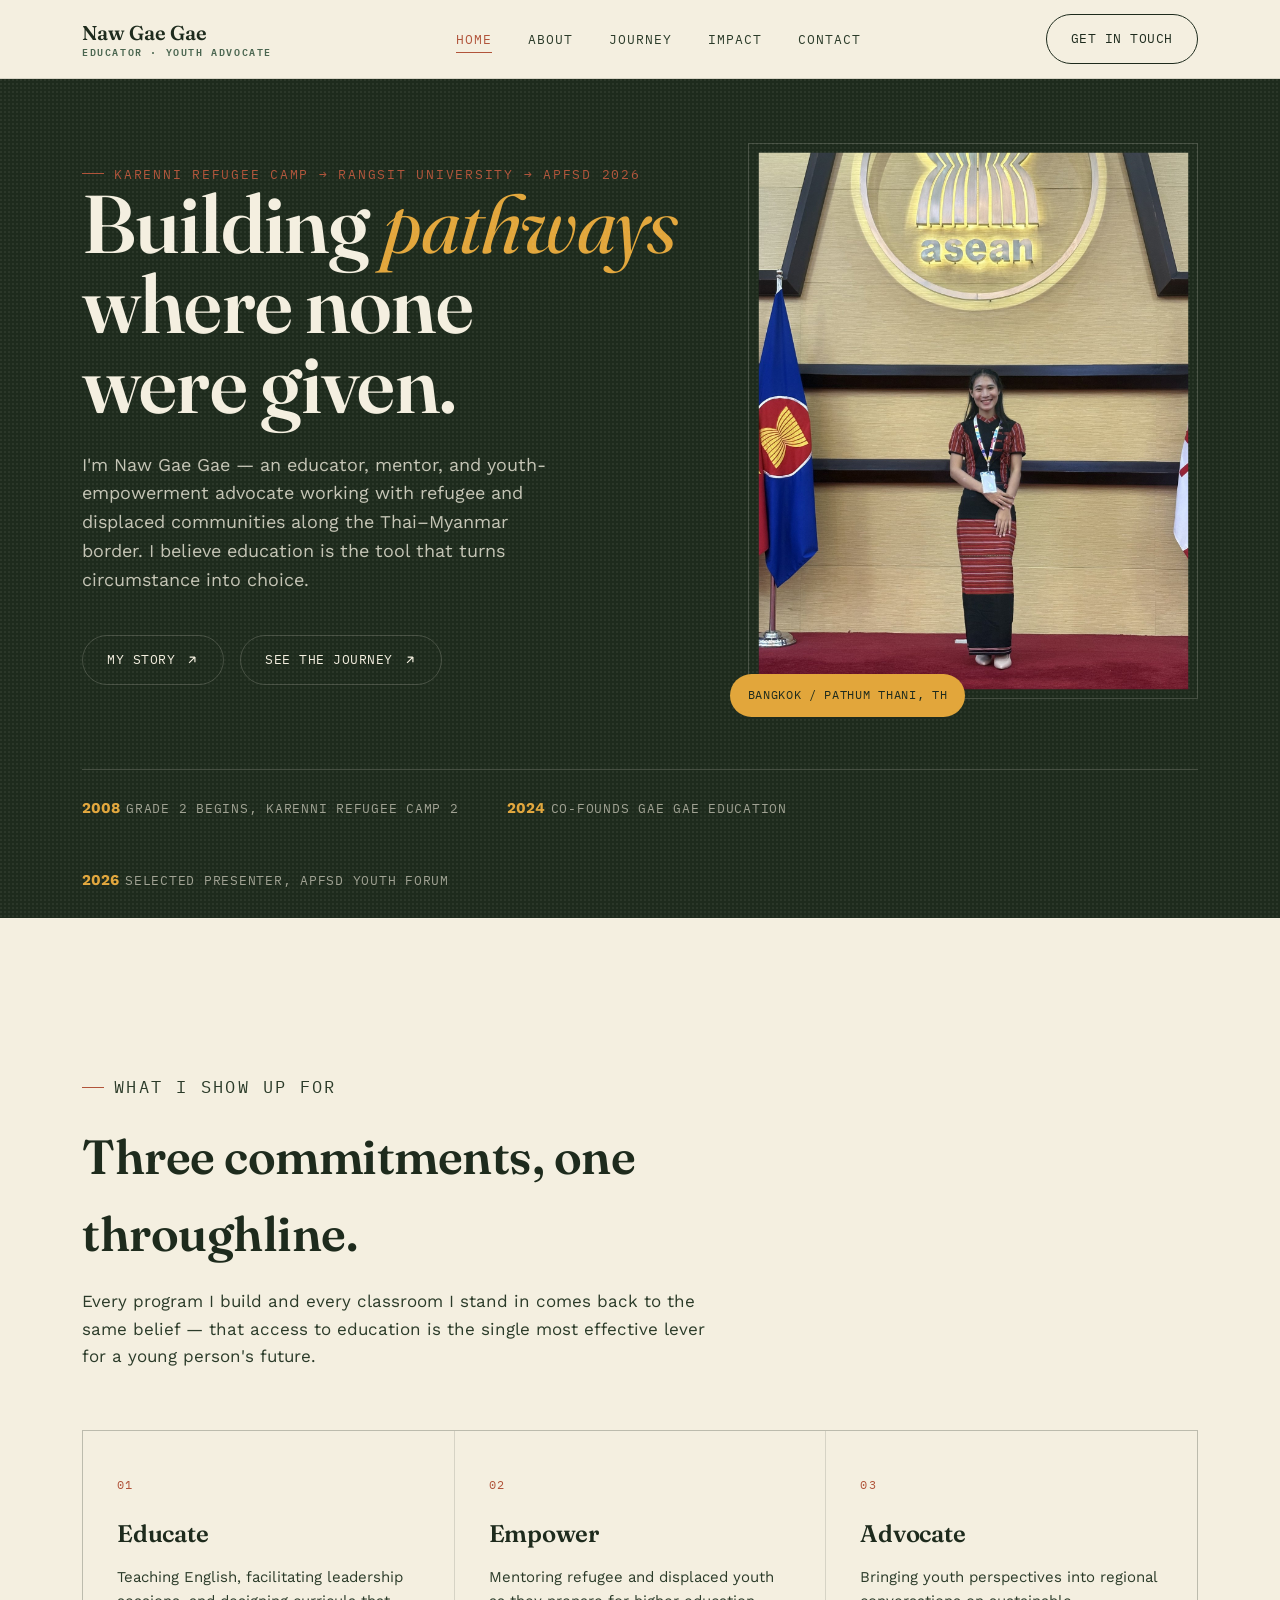
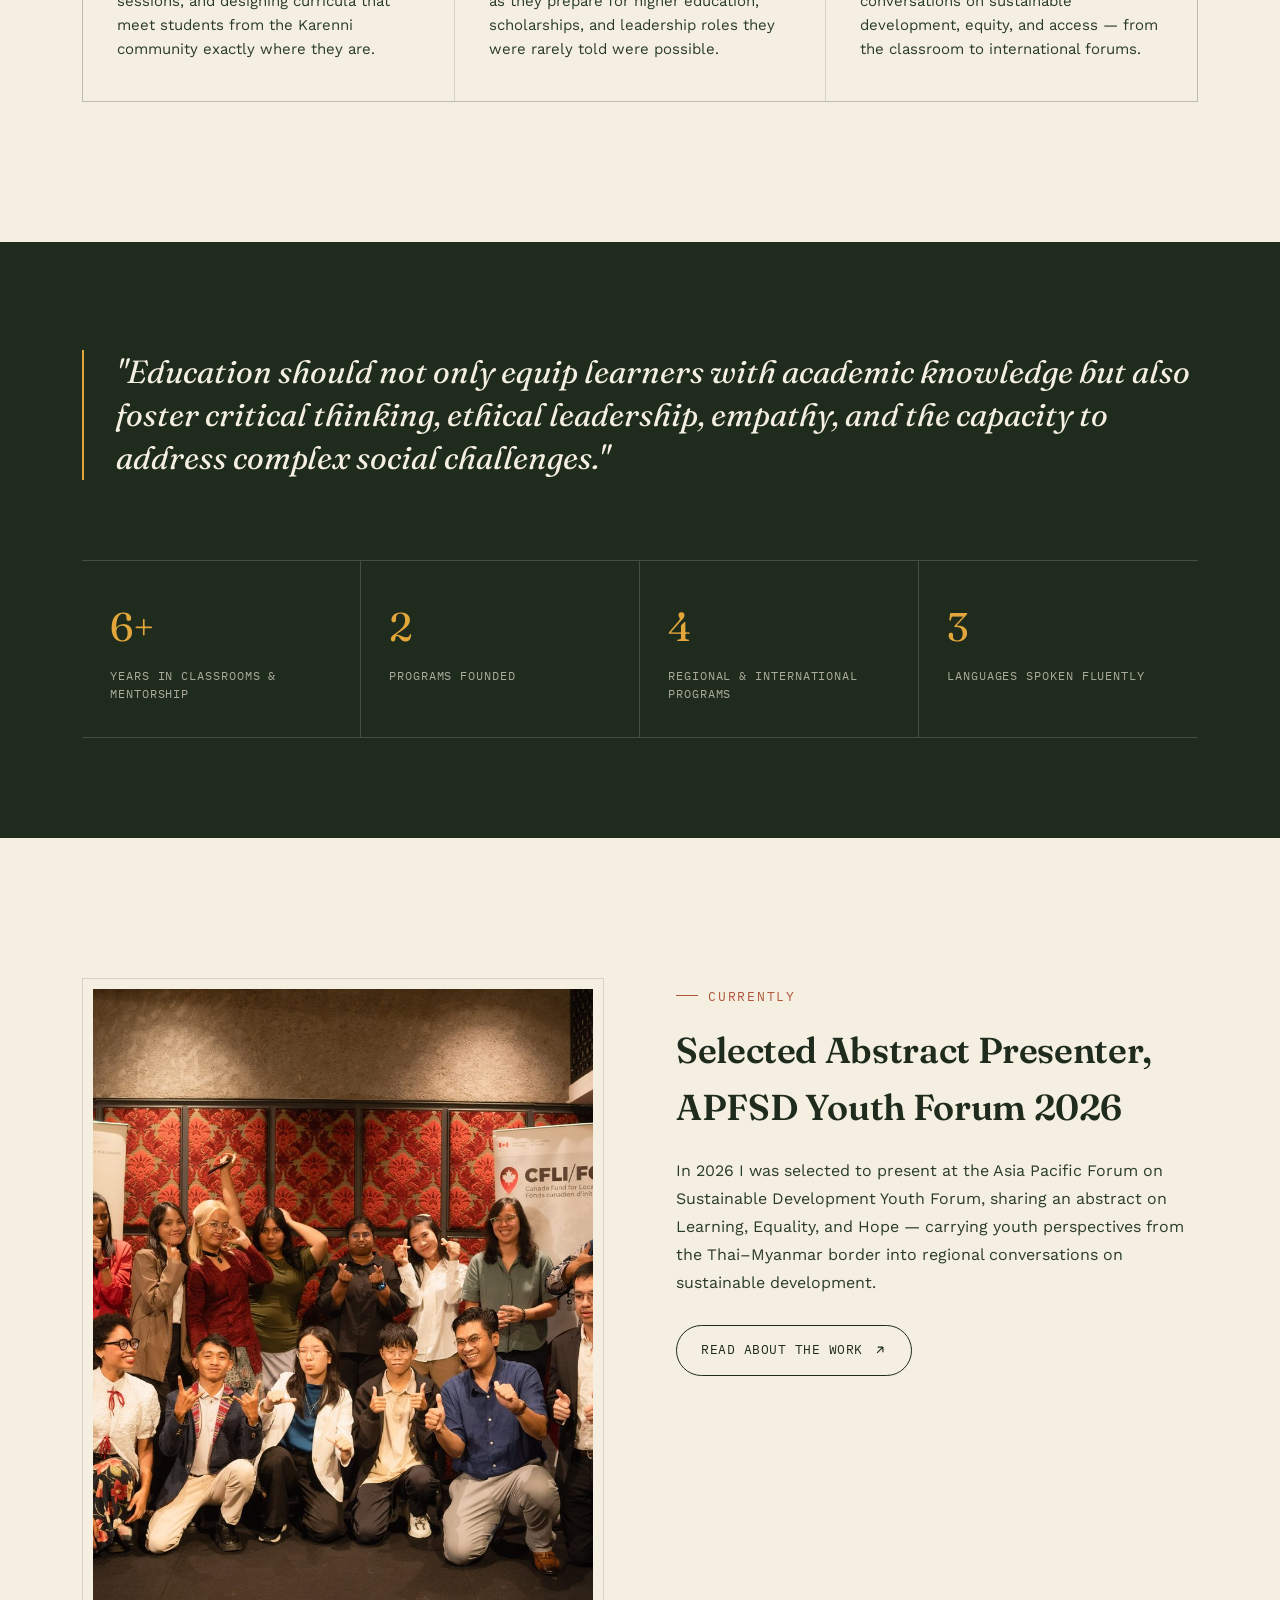
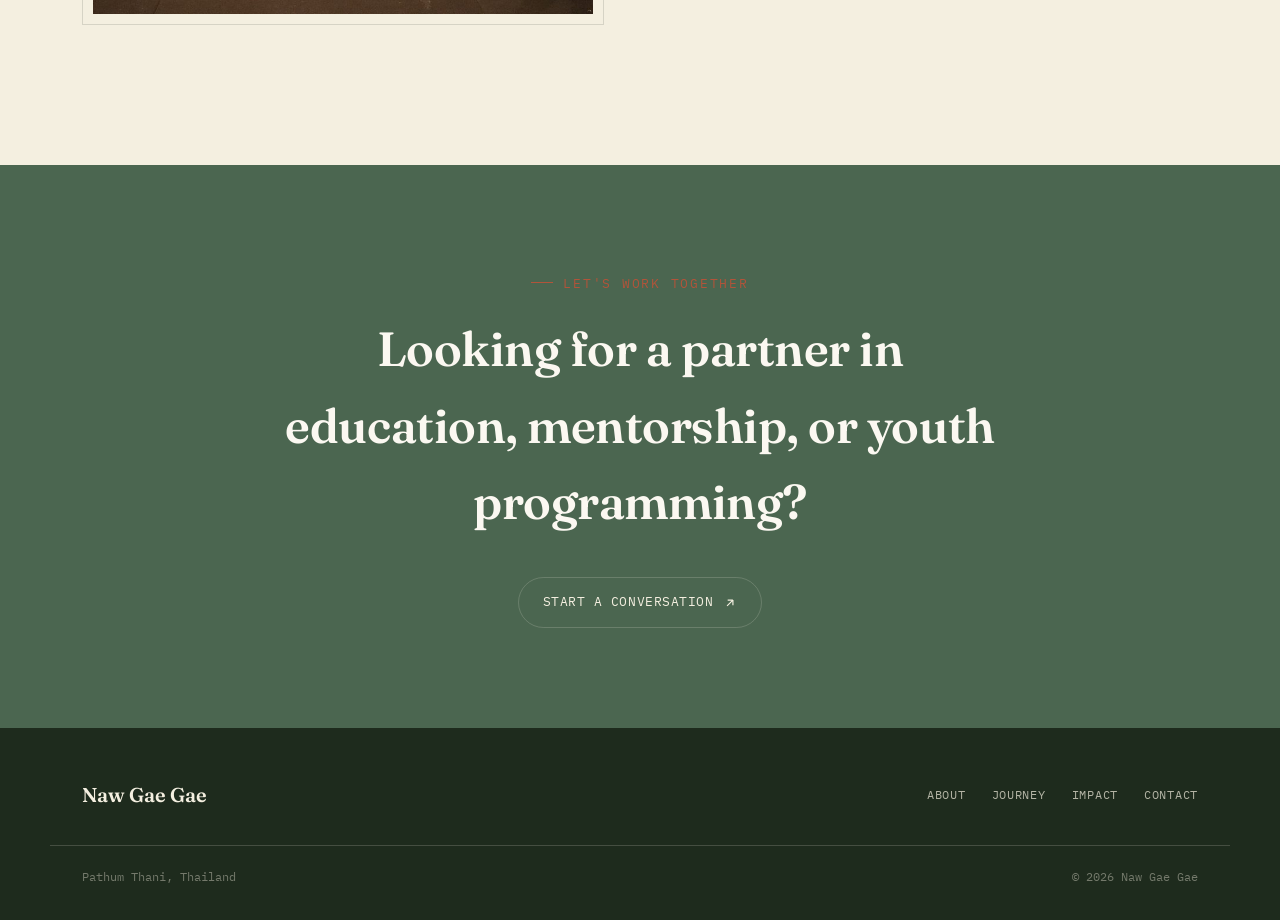
==== index.html @ 818c3d0d "Initial commit" ====
<!doctype html>
<html lang="en">
<head>
<meta charset="UTF-8">
<meta name="viewport" content="width=device-width, initial-scale=1.0">
<title>Naw Gae Gae — Educator &amp; Youth Empowerment Advocate</title>
<meta name="description" content="Naw Gae Gae is an educator and youth-empowerment advocate from the Karenni refugee community, building learning and leadership pathways for displaced youth across the Thai–Myanmar border.">
<link rel="preconnect" href="https://fonts.googleapis.com">
<link rel="preconnect" href="https://fonts.gstatic.com" crossorigin>
<link href="https://fonts.googleapis.com/css2?family=Fraunces:ital,opsz,wght@0,9..144,400;0,9..144,500;0,9..144,600;1,9..144,400;1,9..144,500&family=Work+Sans:wght@400;500;600&family=IBM+Plex+Mono:wght@400;500&display=swap" rel="stylesheet">
<link rel="stylesheet" href="css/style.css">
</head>
<body>

<nav class="site-nav">
  <div class="container">
    <a href="index.html" class="brand">Naw Gae Gae <span>Educator · Youth Advocate</span></a>
    <ul class="nav-links">
      <li><a href="index.html" class="active">Home</a></li>
      <li><a href="story.html">About</a></li>
      <li><a href="journey.html">Journey</a></li>
      <li><a href="impact.html">Impact</a></li>
      <li><a href="contact.html">Contact</a></li>
    </ul>
    <div class="nav-cta">
      <a href="contact.html" class="btn text-only">Get in touch</a>
      <button class="nav-toggle" aria-label="Toggle menu"><span></span><span></span><span></span></button>
    </div>
  </div>
</nav>

<header class="hero">
  <div class="hero-grain"></div>
  <div class="container">
    <div class="hero-inner">
      <div class="hero-copy">
        <p class="eyebrow">Karenni Refugee Camp → Rangsit University → APFSD 2026</p>
        <h1>Building <em>pathways</em><br>where none<br>were given.</h1>
        <p class="hero-lede">I'm Naw Gae Gae — an educator, mentor, and youth-empowerment advocate working with refugee and displaced communities along the Thai–Myanmar border. I believe education is the tool that turns circumstance into choice.</p>
        <div class="hero-actions">
          <a href="story.html" class="btn on-ink">My Story <svg viewBox="0 0 24 24" fill="none" stroke="currentColor" stroke-width="2"><path d="M7 17L17 7M17 7H8M17 7V16"/></svg></a>
          <a href="journey.html" class="btn on-ink">See the Journey <svg viewBox="0 0 24 24" fill="none" stroke="currentColor" stroke-width="2"><path d="M7 17L17 7M17 7H8M17 7V16"/></svg></a>
        </div>
      </div>
      <div class="hero-media">
        <div class="frame">
          <img src="assets/img/hero-portrait.jpg" alt="Naw Gae Gae">
        </div>
        <span class="tag">Bangkok / Pathum Thani, TH</span>
      </div>
    </div>
  </div>
  <div class="container">
    <div class="hero-strip">
      <div><strong>2008</strong>Grade 2 begins, Karenni Refugee Camp 2</div>
      <div><strong>2024</strong>Co-founds Gae Gae Education</div>
      <div><strong>2026</strong>Selected presenter, APFSD Youth Forum</div>
    </div>
  </div>
</header>

<section class="pad-xl">
  <div class="container">
    <div class="section-head reveal">
      <p class="eyebrow">What I show up for</p>
      <h2>Three commitments, one throughline.</h2>
      <p>Every program I build and every classroom I stand in comes back to the same belief — that access to education is the single most effective lever for a young person's future.</p>
    </div>
    <div class="pillars reveal-stagger">
      <div class="pillar">
        <span class="num">01</span>
        <h3>Educate</h3>
        <p>Teaching English, facilitating leadership sessions, and designing curricula that meet students from the Karenni community exactly where they are.</p>
      </div>
      <div class="pillar">
        <span class="num">02</span>
        <h3>Empower</h3>
        <p>Mentoring refugee and displaced youth as they prepare for higher education, scholarships, and leadership roles they were rarely told were possible.</p>
      </div>
      <div class="pillar">
        <span class="num">03</span>
        <h3>Advocate</h3>
        <p>Bringing youth perspectives into regional conversations on sustainable development, equity, and access — from the classroom to international forums.</p>
      </div>
    </div>
  </div>
</section>

<section class="on-ink pad-l">
  <div class="container">
    <div class="quote-block reveal">
      <p>"Education should not only equip learners with academic knowledge but also foster critical thinking, ethical leadership, empathy, and the capacity to address complex social challenges."</p>
    </div>
  </div>
  <div class="container mt-xl">
    <div class="stats reveal-stagger">
      <div class="stat"><div class="n">6+</div><div class="l">Years in classrooms &amp; mentorship</div></div>
      <div class="stat"><div class="n">2</div><div class="l">Programs founded</div></div>
      <div class="stat"><div class="n">4</div><div class="l">Regional &amp; international programs</div></div>
      <div class="stat"><div class="n">3</div><div class="l">Languages spoken fluently</div></div>
    </div>
  </div>
</section>

<section class="pad-xl">
  <div class="container">
    <div class="split">
      <div class="media reveal">
        <img src="assets/img/journey-event-1.jpg" alt="Naw Gae Gae at a regional youth forum">
      </div>
      <div class="reveal">
        <p class="eyebrow">Currently</p>
        <h2 style="font-size:36px;margin-top:16px;">Selected Abstract Presenter, APFSD Youth Forum 2026</h2>
        <div class="prose" style="margin-top:20px;">
          <p>In 2026 I was selected to present at the Asia Pacific Forum on Sustainable Development Youth Forum, sharing an abstract on Learning, Equality, and Hope — carrying youth perspectives from the Thai–Myanmar border into regional conversations on sustainable development.</p>
        </div>
        <a href="impact.html" class="btn" style="margin-top:28px;">Read about the work <svg viewBox="0 0 24 24" fill="none" stroke="currentColor" stroke-width="2"><path d="M7 17L17 7M17 7H8M17 7V16"/></svg></a>
      </div>
    </div>
  </div>
</section>

<section class="on-moss pad-l">
  <div class="container" style="text-align:center;">
    <p class="eyebrow" style="justify-content:center;">Let's work together</p>
    <h2 style="font-size:clamp(30px,4vw,48px); margin-top:18px; max-width:720px; margin-left:auto; margin-right:auto;">Looking for a partner in education, mentorship, or youth programming?</h2>
    <div style="margin-top:36px;">
      <a href="contact.html" class="btn on-ink">Start a conversation <svg viewBox="0 0 24 24" fill="none" stroke="currentColor" stroke-width="2"><path d="M7 17L17 7M17 7H8M17 7V16"/></svg></a>
    </div>
  </div>
</section>

<footer class="site-footer">
  <div class="container">
    <a href="index.html" class="brand">Naw Gae Gae</a>
    <ul class="footer-links">
      <li><a href="story.html">About</a></li>
      <li><a href="journey.html">Journey</a></li>
      <li><a href="impact.html">Impact</a></li>
      <li><a href="contact.html">Contact</a></li>
    </ul>
  </div>
  <div class="container footer-bottom">
    <span>Pathum Thani, Thailand</span>
    <span>© <span class="js-year"></span> Naw Gae Gae</span>
  </div>
</footer>

<script src="js/main.js"></script>
</body>
</html>
---- css/style.css ----
/* ============================================================
   NAW GAE GAE — PORTFOLIO
   Design tokens: forest ink / warm parchment / marigold / clay
   Display: Fraunces · Body: Work Sans · Utility: IBM Plex Mono
   ============================================================ */

:root{
  --ink:        #1E2B1D;   /* deep forest, near-black */
  --ink-soft:   #2B3B29;
  --parchment:  #F4EFE0;   /* warm paper */
  --cloud:      #FBF8F1;   /* near-white card surface */
  --moss:       #4B6650;   /* mid green */
  --moss-soft:  #6E8B71;
  --marigold:   #E2A63B;   /* gold / hope */
  --marigold-soft: #F0C878;
  --clay:       #B1543A;   /* muted rust */
  --line:       rgba(30,43,29,0.14);
  --line-on-ink: rgba(244,239,224,0.18);

  --font-display: "Fraunces", "Iowan Old Style", serif;
  --font-body: "Work Sans", -apple-system, BlinkMacSystemFont, sans-serif;
  --font-mono: "IBM Plex Mono", ui-monospace, monospace;

  --container: 1180px;
  --radius: 4px;
  --ease: cubic-bezier(.22,.61,.36,1);
}

*,*::before,*::after{ box-sizing: border-box; }
html{ scroll-behavior: smooth; }
@media (prefers-reduced-motion: reduce){
  html{ scroll-behavior: auto; }
  *{ animation-duration: 0.01ms !important; animation-iteration-count: 1 !important; transition-duration: 0.01ms !important; }
}

body{
  margin:0;
  background: var(--parchment);
  color: var(--ink);
  font-family: var(--font-body);
  font-size: 16px;
  line-height: 1.6;
  -webkit-font-smoothing: antialiased;
}

img{ max-width:100%; display:block; }
a{ color: inherit; text-decoration: none; }
ul{ margin:0; padding:0; list-style:none; }
h1,h2,h3,h4{ margin:0; font-family: var(--font-display); font-weight: 600; letter-spacing: -0.01em; }
p{ margin:0; }

.container{
  max-width: var(--container);
  margin: 0 auto;
  padding: 0 32px;
}

section{ position: relative; }

/* ---------- eyebrow / labels ---------- */
.eyebrow{
  font-family: var(--font-mono);
  font-size: 12.5px;
  letter-spacing: 0.14em;
  text-transform: uppercase;
  color: var(--clay);
  display: inline-flex;
  align-items: center;
  gap: 10px;
}
.eyebrow::before{
  content:"";
  width: 22px; height: 1px;
  background: var(--clay);
  display: inline-block;
}
section.on-ink .eyebrow{ color: var(--marigold); }
section.on-ink .eyebrow::before{ background: var(--marigold); }

/* ---------- buttons ---------- */
.btn{
  font-family: var(--font-mono);
  font-size: 13px;
  letter-spacing: 0.04em;
  text-transform: uppercase;
  display: inline-flex;
  align-items: center;
  gap: 10px;
  padding: 14px 24px;
  border-radius: 999px;
  border: 1px solid var(--ink);
  background: transparent;
  color: var(--ink);
  cursor: pointer;
  transition: background .3s var(--ease), color .3s var(--ease), border-color .3s var(--ease), transform .3s var(--ease);
}
.btn:hover{ background: var(--ink); color: var(--parchment); transform: translateY(-2px); }
.btn.solid{ background: var(--ink); color: var(--parchment); }
.btn.solid:hover{ background: var(--clay); border-color: var(--clay); color: var(--cloud); }
.btn.on-ink{ border-color: var(--line-on-ink); color: var(--parchment); }
.btn.on-ink:hover{ background: var(--marigold); border-color: var(--marigold); color: var(--ink); }
.btn svg{ width:14px; height:14px; transition: transform .3s var(--ease); }
.btn:hover svg{ transform: translate(3px,-3px); }

/* ============================================================
   NAV
   ============================================================ */
.site-nav{
  position: sticky; top:0; z-index: 100;
  background: rgba(244,239,224,0.86);
  backdrop-filter: blur(10px);
  border-bottom: 1px solid var(--line);
}
.site-nav .container{
  display:flex; align-items:center; justify-content:space-between;
  height: 78px;
}
.brand{
  font-family: var(--font-display);
  font-weight: 600;
  font-size: 20px;
  display:flex; flex-direction:column; line-height: 1.05;
}
.brand span{
  font-family: var(--font-mono);
  font-size: 10px;
  letter-spacing: 0.16em;
  text-transform: uppercase;
  color: var(--moss);
  margin-top:3px;
}
.nav-links{ display:flex; gap: 36px; align-items:center; }
.nav-links a{
  font-family: var(--font-mono);
  font-size: 12.5px;
  letter-spacing: 0.08em;
  text-transform: uppercase;
  position: relative;
  padding: 6px 0;
  color: var(--ink-soft);
}
.nav-links a::after{
  content:"";
  position:absolute; left:0; bottom:0; height:1px; width:0;
  background: var(--clay);
  transition: width .3s var(--ease);
}
.nav-links a:hover::after, .nav-links a.active::after{ width:100%; }
.nav-links a.active{ color: var(--clay); }
.nav-cta{ display:flex; align-items:center; gap:20px; }
.nav-toggle{
  display:none; width:40px; height:40px; border:1px solid var(--line);
  border-radius: 50%; background:none; cursor:pointer;
  align-items:center; justify-content:center; flex-direction:column; gap:5px;
}
.nav-toggle span{ width:16px; height:1px; background:var(--ink); display:block; transition: all .3s var(--ease); }

@media (max-width: 860px){
  .nav-links{
    position: fixed; inset: 78px 0 0 0; background: var(--parchment);
    flex-direction: column; justify-content:flex-start; padding: 48px 32px;
    gap: 28px; transform: translateX(100%); transition: transform .4s var(--ease);
  }
  .nav-links.open{ transform: translateX(0); }
  .nav-links a{ font-size: 18px; }
  .nav-toggle{ display:flex; }
  .nav-cta .btn.text-only{ display:none; }
}

/* ============================================================
   SECTION MODIFIERS
   ============================================================ */
section.on-ink{ background: var(--ink); color: var(--parchment); }
section.on-moss{ background: var(--moss); color: var(--cloud); }
.pad-xl{ padding: 140px 0; }
.pad-l{ padding: 100px 0; }
.pad-m{ padding: 72px 0; }

@media (max-width: 760px){
  .pad-xl{ padding: 88px 0; }
  .pad-l{ padding: 64px 0; }
  .pad-m{ padding: 48px 0; }
  .container{ padding: 0 22px; }
}

/* ============================================================
   HERO (index)
   ============================================================ */
.hero{
  background: var(--ink);
  color: var(--parchment);
  position: relative;
  overflow: hidden;
  padding: 64px 0 0;
}
.hero-grain{
  position:absolute; inset:0; opacity:.06; pointer-events:none;
  background-image: radial-gradient(circle at 1px 1px, var(--parchment) 1px, transparent 0);
  background-size: 4px 4px;
}
.hero-inner{
  display:grid; grid-template-columns: 1.15fr 0.85fr; gap: 56px; align-items:center;
  padding-bottom: 70px;
}
.hero h1{
  font-size: clamp(48px, 6.4vw, 92px);
  line-height: 0.98;
  font-weight: 600;
}
.hero h1 em{ font-style: italic; color: var(--marigold); font-weight: 400; }
.hero-lede{
  margin-top: 26px;
  max-width: 480px;
  font-size: 18px;
  color: rgba(244,239,224,0.78);
}
.hero-actions{ display:flex; gap:16px; margin-top: 40px; flex-wrap: wrap; }
.hero-media{ position:relative; }
.hero-media .frame{
  position: relative;
  border: 1px solid var(--line-on-ink);
  padding: 14px;
}
.hero-media img{ width:100%; height: 100%; object-fit: cover; aspect-ratio: 4/5; }
.hero-media .tag{
  position:absolute; bottom:-18px; left:-18px;
  background: var(--marigold); color: var(--ink);
  font-family: var(--font-mono); font-size: 11.5px; letter-spacing:0.06em; text-transform:uppercase;
  padding: 12px 18px; border-radius: 999px;
}
.hero-strip{
  border-top: 1px solid var(--line-on-ink);
  padding: 26px 0;
  display:flex; gap: 48px; flex-wrap:wrap;
  font-family: var(--font-mono); font-size: 12.5px; letter-spacing:0.06em; text-transform:uppercase;
  color: rgba(244,239,224,0.6);
}
.hero-strip strong{ color: var(--marigold); font-family: var(--font-body); font-size:15px; text-transform:none; letter-spacing:0; margin-right:6px; }

@media (max-width: 900px){
  .hero-inner{ grid-template-columns: 1fr; }
  .hero-media{ order:-1; max-width: 320px; }
}

/* ============================================================
   PILLARS / INTRO CARDS
   ============================================================ */
.pillars{ display:grid; grid-template-columns: repeat(3,1fr); gap: 1px; background: var(--line); border:1px solid var(--line); margin-top: 60px; }
.pillar{ background: var(--parchment); padding: 40px 34px; }
.pillar .num{ font-family: var(--font-mono); font-size: 12px; color: var(--clay); letter-spacing:0.1em; }
.pillar h3{ font-size: 24px; margin: 18px 0 12px; }
.pillar p{ color: var(--ink-soft); font-size: 15px; }
@media (max-width: 760px){ .pillars{ grid-template-columns: 1fr; } }

/* ============================================================
   SECTION HEADS
   ============================================================ */
.section-head{ max-width: 640px; margin-bottom: 56px; }
.section-head h2{ font-size: clamp(32px, 4vw, 48px); margin-top: 18px; }
.section-head p{ margin-top:16px; color: var(--ink-soft); font-size: 17px; }
section.on-ink .section-head p{ color: rgba(244,239,224,0.72); }

/* ============================================================
   QUOTE BLOCK
   ============================================================ */
.quote-block{
  border-left: 2px solid var(--marigold);
  padding-left: 32px;
  margin: 8px 0;
}
.quote-block p{
  font-family: var(--font-display);
  font-size: clamp(22px,2.6vw,32px);
  line-height: 1.35;
  font-style: italic;
  font-weight: 400;
}

/* ============================================================
   TWO COL TEXT / IMAGE
   ============================================================ */
.split{ display:grid; grid-template-columns: 1fr 1fr; gap: 72px; align-items:start; }
.split .media img{ width:100%; aspect-ratio: 4/5; object-fit:cover; }
.split .media{ border:1px solid var(--line); padding:10px; }
@media (max-width: 860px){ .split{ grid-template-columns:1fr; gap:36px; } }

.prose p + p{ margin-top: 18px; }
.prose p{ color: var(--ink-soft); font-size: 16px; line-height: 1.75; }

/* ============================================================
   THE PATH — signature timeline element
   ============================================================ */
.path-wrap{ position: relative; }
.path-line-svg{
  position:absolute; left: 23px; top:0; bottom:0; width: 3px; height:100%;
}
.path-line-svg path{
  fill:none; stroke: var(--marigold); stroke-width: 3; stroke-linecap: round;
  stroke-dasharray: 8 10;
  stroke-dashoffset: 2000;
  transition: stroke-dashoffset 2.4s var(--ease);
}
.path-line-svg.drawn path{ stroke-dashoffset: 0; }

.waypoint{
  position: relative;
  padding: 0 0 64px 74px;
  opacity: 0; transform: translateY(24px);
  transition: opacity .7s var(--ease), transform .7s var(--ease);
}
.waypoint.in{ opacity:1; transform:none; }
.waypoint:last-child{ padding-bottom: 0; }
.waypoint .marker{
  position:absolute; left: 10px; top: 4px;
  width: 30px; height:30px; border-radius:50%;
  background: var(--parchment);
  border: 2px solid var(--marigold);
  display:flex; align-items:center; justify-content:center;
}
.waypoint .marker::after{ content:""; width:9px; height:9px; border-radius:50%; background: var(--marigold); }
.waypoint.current .marker{ background: var(--marigold); }
.waypoint.current .marker::after{ background: var(--ink); }
.waypoint .when{
  font-family: var(--font-mono); font-size: 12.5px; letter-spacing:0.08em; text-transform:uppercase; color: var(--clay);
}
.waypoint h3{ font-size: 23px; margin: 8px 0 6px; }
.waypoint .place{ font-size: 14px; color: var(--moss); margin-bottom: 10px; font-weight:600; }
.waypoint p.desc{ color: var(--ink-soft); font-size: 15.5px; max-width: 560px; }
section.on-ink .waypoint p.desc{ color: rgba(244,239,224,.72); }
section.on-ink .waypoint .marker{ background: var(--ink); }

/* ============================================================
   SKILL TAGS / CHIPS
   ============================================================ */
.chip-row{ display:flex; flex-wrap:wrap; gap: 10px; }
.chip{
  font-family: var(--font-mono); font-size: 12.5px; letter-spacing:0.03em;
  padding: 9px 16px; border-radius: 999px; border: 1px solid var(--line);
  color: var(--ink-soft);
}
section.on-ink .chip{ border-color: var(--line-on-ink); color: rgba(244,239,224,.82); }

/* ============================================================
   CARDS — projects / certifications
   ============================================================ */
.card-grid{ display:grid; grid-template-columns: repeat(2,1fr); gap: 28px; }
@media (max-width: 760px){ .card-grid{ grid-template-columns: 1fr; } }
.card{
  background: var(--cloud);
  border: 1px solid var(--line);
  padding: 36px;
  transition: transform .35s var(--ease), box-shadow .35s var(--ease);
}
.card:hover{ transform: translateY(-6px); box-shadow: 0 24px 40px -20px rgba(30,43,29,0.28); }
.card .eyebrow{ margin-bottom: 18px; }
.card h3{ font-size: 22px; margin-bottom: 10px; }
.card p{ color: var(--ink-soft); font-size: 15px; }
.card .role{ font-family: var(--font-mono); font-size: 12.5px; color: var(--moss); margin-top:14px; display:block; }

.cert-list{ border-top: 1px solid var(--line); }
.cert-row{
  display:grid; grid-template-columns: 130px 1fr auto; gap: 24px; align-items:baseline;
  padding: 26px 0; border-bottom: 1px solid var(--line);
}
.cert-row .when{ font-family: var(--font-mono); font-size: 13px; color: var(--clay); }
.cert-row h4{ font-size: 18px; font-weight:600; }
.cert-row p{ color: var(--ink-soft); font-size: 14.5px; margin-top:4px; }
.cert-row a{ font-family: var(--font-mono); font-size:12px; text-decoration:underline; text-underline-offset:3px; color: var(--moss); white-space:nowrap; }
@media (max-width: 700px){
  .cert-row{ grid-template-columns: 1fr; gap:8px; }
}

/* ============================================================
   GALLERY
   ============================================================ */
.gallery{ display:grid; grid-template-columns: repeat(4, 1fr); gap: 18px; }
.gallery figure{ margin:0; overflow:hidden; }
.gallery img{ width:100%; height:100%; object-fit:cover; transition: transform .6s var(--ease); }
.gallery a:hover img{ transform: scale(1.06); }
.gallery .g1{ grid-column: span 2; grid-row: span 2; }
.gallery .g1 img, .gallery .g2 img, .gallery .g3 img, .gallery .g4 img{ aspect-ratio:1/1; }
.gallery .g1 img{ aspect-ratio: 1/1; }
@media (max-width: 760px){
  .gallery{ grid-template-columns: repeat(2,1fr); }
  .gallery .g1{ grid-column: span 2; }
}

/* ============================================================
   STATS STRIP
   ============================================================ */
.stats{ display:grid; grid-template-columns: repeat(4,1fr); border-top:1px solid var(--line-on-ink); border-bottom:1px solid var(--line-on-ink); }
.stat{ padding: 34px 28px; border-right: 1px solid var(--line-on-ink); }
.stat:last-child{ border-right:none; }
.stat .n{ font-family: var(--font-display); font-size: 40px; color: var(--marigold); }
.stat .l{ font-family: var(--font-mono); font-size: 11.5px; text-transform:uppercase; letter-spacing:0.08em; color: rgba(244,239,224,.66); margin-top:8px; }
@media (max-width: 760px){ .stats{ grid-template-columns: repeat(2,1fr);} .stat{ border-bottom:1px solid var(--line-on-ink);} }

/* ============================================================
   CONTACT
   ============================================================ */
.contact-grid{ display:grid; grid-template-columns: 1fr 1fr; gap: 72px; }
@media (max-width: 860px){ .contact-grid{ grid-template-columns:1fr; gap:40px; } }
.contact-list a, .contact-list .row{
  display:flex; justify-content:space-between; align-items:center;
  padding: 22px 0; border-bottom: 1px solid var(--line-on-ink);
  font-family: var(--font-mono); font-size: 14px;
}
.contact-list .k{ color: rgba(244,239,224,.55); text-transform:uppercase; letter-spacing:0.08em; font-size:11.5px; }
.contact-list .v{ font-size:16px; }
.big-link{
  font-family: var(--font-display); font-size: clamp(28px,4vw,44px); font-style: italic; color: var(--marigold);
  border-bottom: 1px solid var(--line-on-ink); display:inline-block; padding-bottom: 6px;
}

/* form */
.field{ margin-bottom: 22px; }
.field label{ font-family: var(--font-mono); font-size: 11.5px; letter-spacing:0.08em; text-transform:uppercase; color: rgba(244,239,224,.6); display:block; margin-bottom:8px; }
.field input, .field textarea{
  width:100%; background: transparent; border: none; border-bottom: 1px solid var(--line-on-ink);
  color: var(--parchment); font-family: var(--font-body); font-size: 16px; padding: 10px 2px;
}
.field input:focus, .field textarea:focus{ outline:none; border-color: var(--marigold); }
.field textarea{ resize: vertical; min-height: 90px; }

/* ============================================================
   FOOTER
   ============================================================ */
.site-footer{ background: var(--ink); color: rgba(244,239,224,.7); padding: 56px 0 34px; }
.site-footer .container{ display:flex; justify-content:space-between; align-items:center; flex-wrap:wrap; gap: 20px; }
.site-footer .brand{ color: var(--parchment); }
.footer-links{ display:flex; gap: 26px; font-family: var(--font-mono); font-size: 12px; text-transform:uppercase; letter-spacing:.06em; }
.footer-links a:hover{ color: var(--marigold); }
.footer-bottom{ border-top: 1px solid var(--line-on-ink); margin-top: 40px; padding-top: 22px; font-family: var(--font-mono); font-size: 11.5px; display:flex; justify-content:space-between; flex-wrap:wrap; gap:10px; color: rgba(244,239,224,.4); }

/* ============================================================
   REVEAL ANIMATION
   ============================================================ */
.reveal{ opacity:0; transform: translateY(28px); transition: opacity .8s var(--ease), transform .8s var(--ease); }
.reveal.in{ opacity:1; transform:none; }
.reveal-stagger > *{ opacity:0; transform: translateY(24px); transition: opacity .7s var(--ease), transform .7s var(--ease); }
.reveal-stagger.in > *{ opacity:1; transform:none; }
.reveal-stagger.in > *:nth-child(1){ transition-delay: .05s; }
.reveal-stagger.in > *:nth-child(2){ transition-delay: .14s; }
.reveal-stagger.in > *:nth-child(3){ transition-delay: .23s; }
.reveal-stagger.in > *:nth-child(4){ transition-delay: .32s; }

/* page intro banner (used on inner pages) */
.page-banner{ background: var(--ink); color: var(--parchment); padding: 150px 0 90px; }
.page-banner h1{ font-size: clamp(42px,6vw,72px); margin-top:20px; }
.page-banner p{ max-width: 560px; color: rgba(244,239,224,.72); font-size:17px; margin-top:18px; }

/* misc utility */
.mt-xl{ margin-top: 80px; }
.text-center{ text-align:center; margin-left:auto; margin-right:auto; }
.divider{ height:1px; background:var(--line); margin: 90px 0; }
section.on-ink .divider{ background: var(--line-on-ink); }
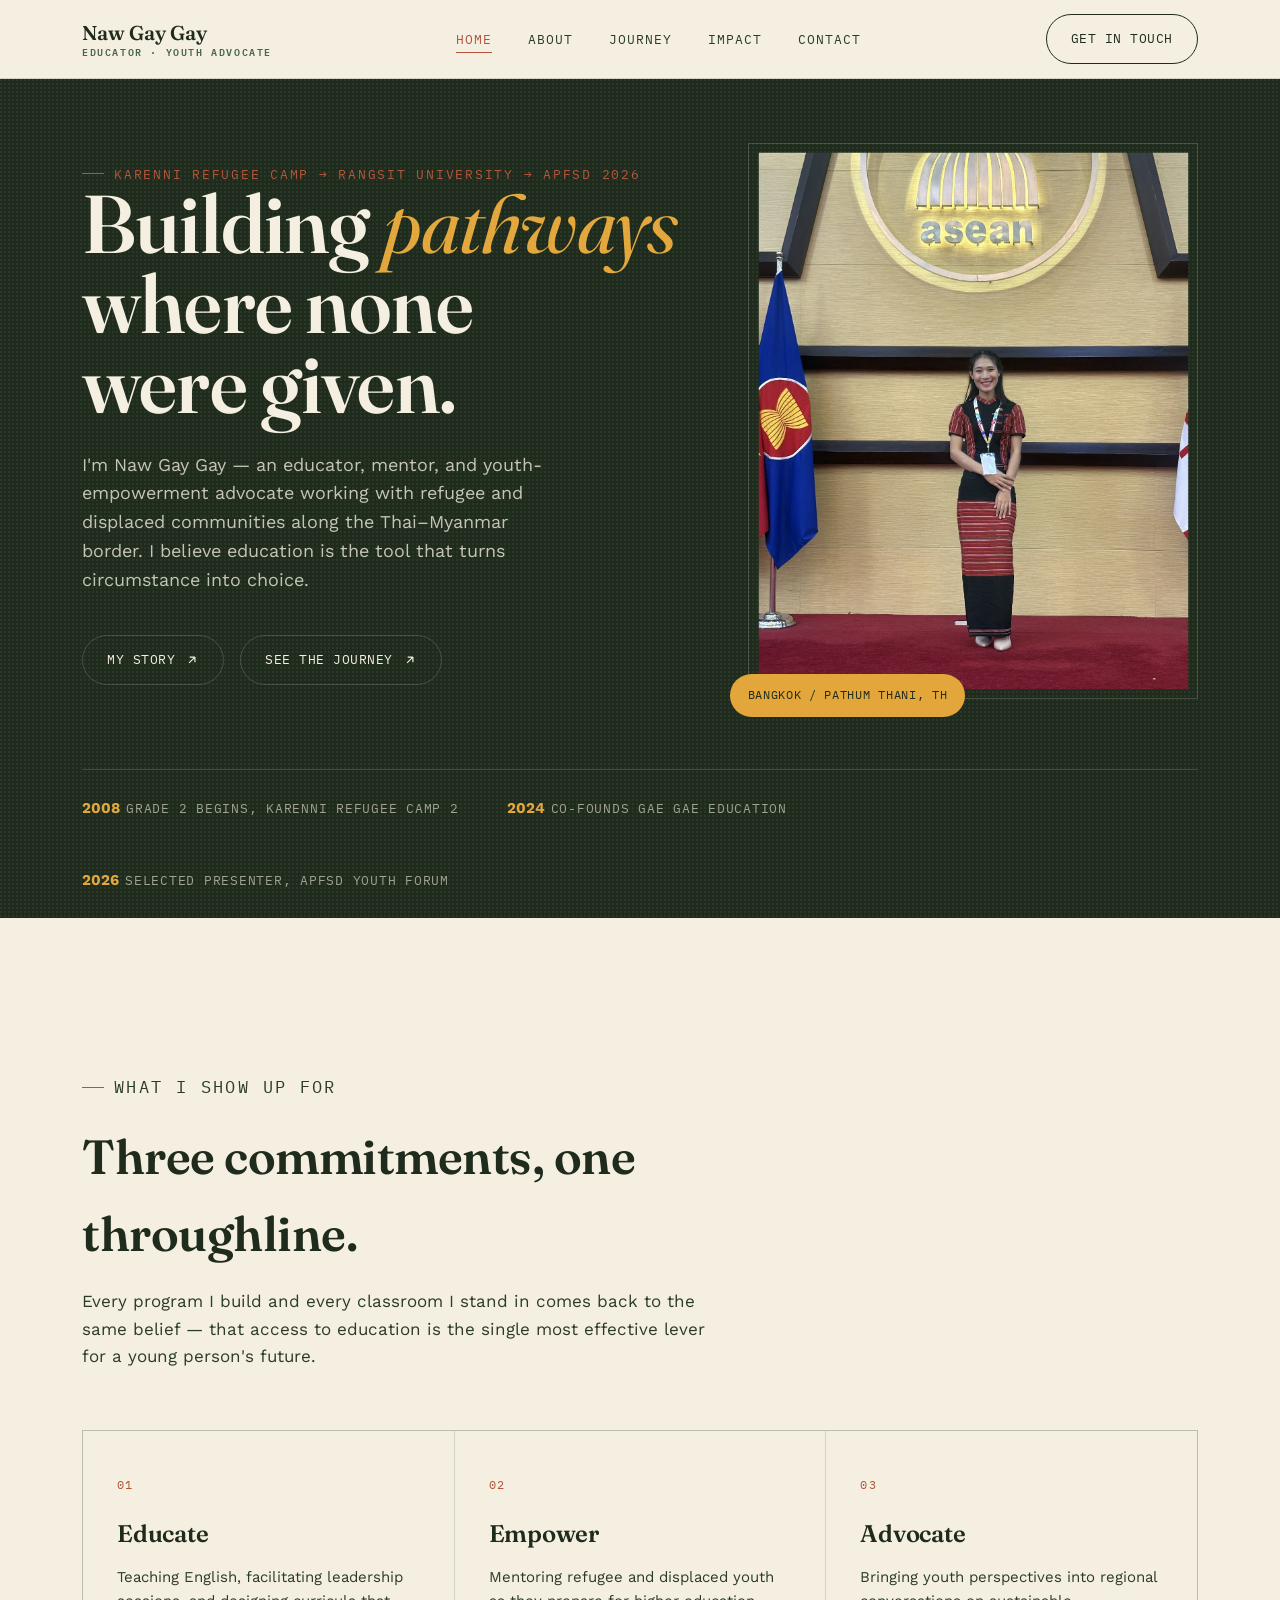
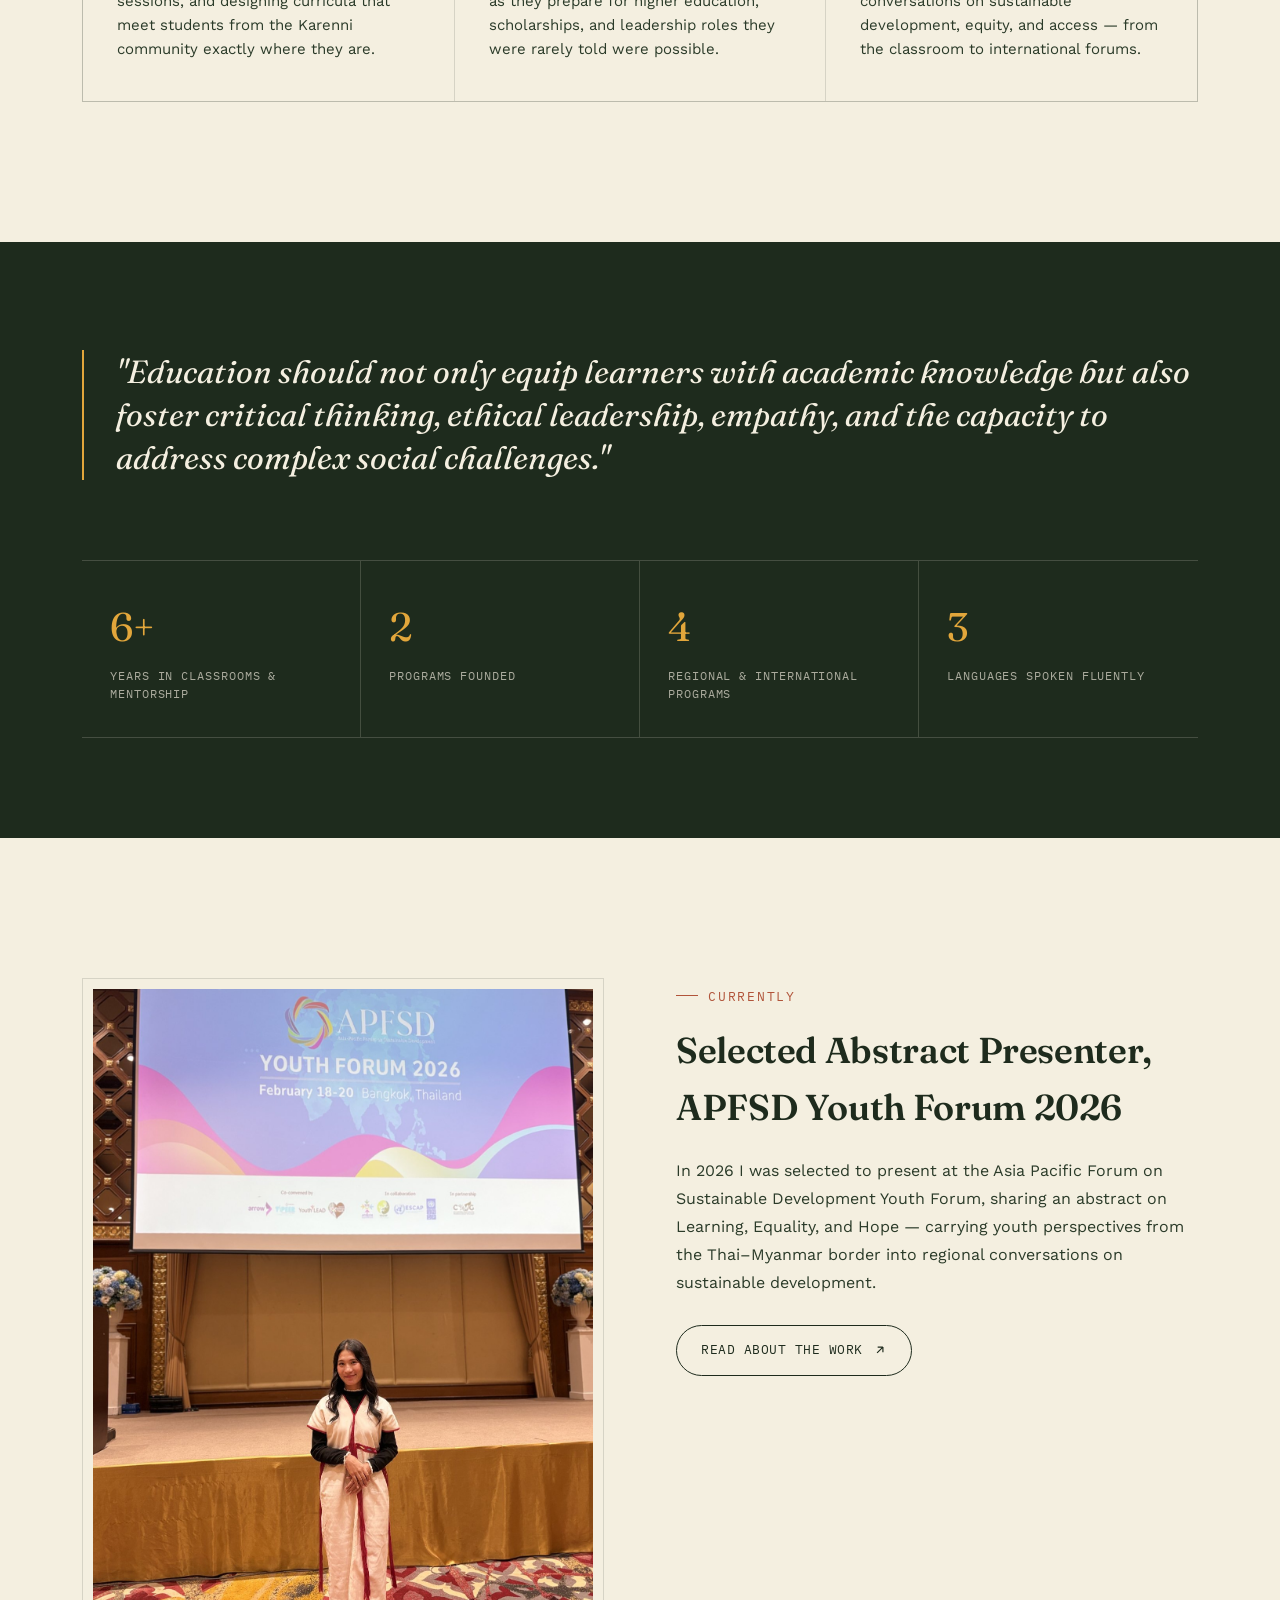
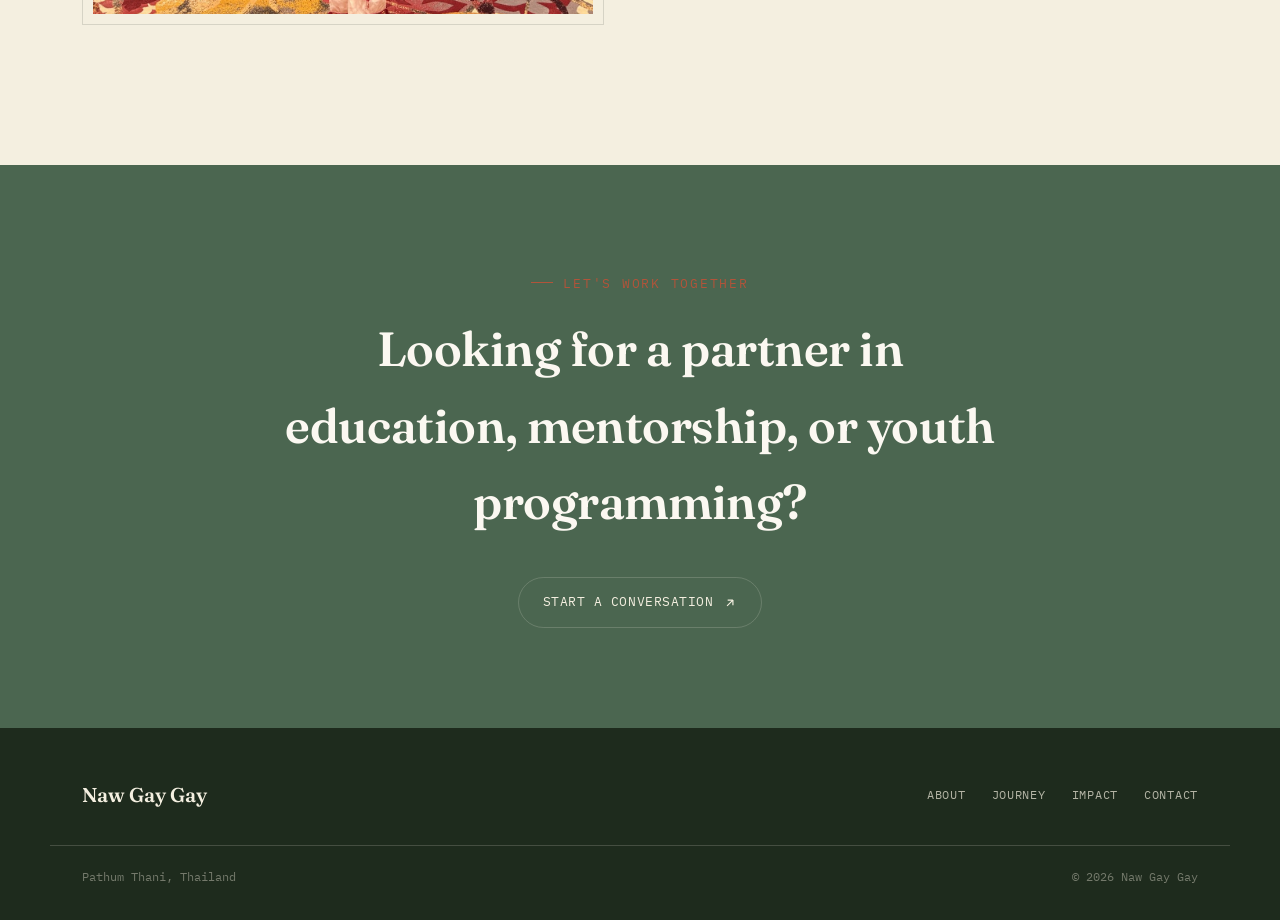
==== commit db5a32f9: "Add real photos, fix duplicate hero image, add lightbox gallery, rename to Naw Gay Gay" ====
--- a/index.html
+++ b/index.html
@@ -3,8 +3,8 @@
 <head>
 <meta charset="UTF-8">
 <meta name="viewport" content="width=device-width, initial-scale=1.0">
-<title>Naw Gae Gae — Educator &amp; Youth Empowerment Advocate</title>
-<meta name="description" content="Naw Gae Gae is an educator and youth-empowerment advocate from the Karenni refugee community, building learning and leadership pathways for displaced youth across the Thai–Myanmar border.">
+<title>Naw Gay Gay — Educator &amp; Youth Empowerment Advocate</title>
+<meta name="description" content="Naw Gay Gay is an educator and youth-empowerment advocate from the Karenni refugee community, building learning and leadership pathways for displaced youth across the Thai–Myanmar border.">
 <link rel="preconnect" href="https://fonts.googleapis.com">
 <link rel="preconnect" href="https://fonts.gstatic.com" crossorigin>
 <link href="https://fonts.googleapis.com/css2?family=Fraunces:ital,opsz,wght@0,9..144,400;0,9..144,500;0,9..144,600;1,9..144,400;1,9..144,500&family=Work+Sans:wght@400;500;600&family=IBM+Plex+Mono:wght@400;500&display=swap" rel="stylesheet">
@@ -14,7 +14,7 @@
 
 <nav class="site-nav">
   <div class="container">
-    <a href="index.html" class="brand">Naw Gae Gae <span>Educator · Youth Advocate</span></a>
+    <a href="index.html" class="brand">Naw Gay Gay <span>Educator · Youth Advocate</span></a>
     <ul class="nav-links">
       <li><a href="index.html" class="active">Home</a></li>
       <li><a href="story.html">About</a></li>
@@ -36,7 +36,7 @@
       <div class="hero-copy">
         <p class="eyebrow">Karenni Refugee Camp → Rangsit University → APFSD 2026</p>
         <h1>Building <em>pathways</em><br>where none<br>were given.</h1>
-        <p class="hero-lede">I'm Naw Gae Gae — an educator, mentor, and youth-empowerment advocate working with refugee and displaced communities along the Thai–Myanmar border. I believe education is the tool that turns circumstance into choice.</p>
+        <p class="hero-lede">I'm Naw Gay Gay — an educator, mentor, and youth-empowerment advocate working with refugee and displaced communities along the Thai–Myanmar border. I believe education is the tool that turns circumstance into choice.</p>
         <div class="hero-actions">
           <a href="story.html" class="btn on-ink">My Story <svg viewBox="0 0 24 24" fill="none" stroke="currentColor" stroke-width="2"><path d="M7 17L17 7M17 7H8M17 7V16"/></svg></a>
           <a href="journey.html" class="btn on-ink">See the Journey <svg viewBox="0 0 24 24" fill="none" stroke="currentColor" stroke-width="2"><path d="M7 17L17 7M17 7H8M17 7V16"/></svg></a>
@@ -44,7 +44,7 @@
       </div>
       <div class="hero-media">
         <div class="frame">
-          <img src="assets/img/hero-portrait.jpg" alt="Naw Gae Gae">
+          <img src="assets/img/hero-portrait.jpg" alt="Naw Gay Gay">
         </div>
         <span class="tag">Bangkok / Pathum Thani, TH</span>
       </div>
@@ -106,7 +106,7 @@
   <div class="container">
     <div class="split">
       <div class="media reveal">
-        <img src="assets/img/journey-event-1.jpg" alt="Naw Gae Gae at a regional youth forum">
+        <img src="assets/img/journey-event-1.jpg" alt="Naw Gay Gay at a regional youth forum">
       </div>
       <div class="reveal">
         <p class="eyebrow">Currently</p>
@@ -132,7 +132,7 @@
 
 <footer class="site-footer">
   <div class="container">
-    <a href="index.html" class="brand">Naw Gae Gae</a>
+    <a href="index.html" class="brand">Naw Gay Gay</a>
     <ul class="footer-links">
       <li><a href="story.html">About</a></li>
       <li><a href="journey.html">Journey</a></li>
@@ -142,7 +142,7 @@
   </div>
   <div class="container footer-bottom">
     <span>Pathum Thani, Thailand</span>
-    <span>© <span class="js-year"></span> Naw Gae Gae</span>
+    <span>© <span class="js-year"></span> Naw Gay Gay</span>
   </div>
 </footer>
 
--- a/css/style.css
+++ b/css/style.css
@@ -156,15 +156,31 @@
 .nav-toggle span{ width:16px; height:1px; background:var(--ink); display:block; transition: all .3s var(--ease); }
 
 @media (max-width: 860px){
+  .site-nav .container{
+    flex-wrap: wrap; height: auto; min-height: 78px;
+    padding-top: 16px; padding-bottom: 16px; row-gap: 16px;
+  }
+  .brand{ order: 1; }
+  .nav-cta{ order: 2; display:none; }
+  .nav-toggle{ display:none; }
+
   .nav-links{
-    position: fixed; inset: 78px 0 0 0; background: var(--parchment);
-    flex-direction: column; justify-content:flex-start; padding: 48px 32px;
-    gap: 28px; transform: translateX(100%); transition: transform .4s var(--ease);
+    order: 3;
+    position: static; inset: auto; background: none; border: none; transform: none; transition: none;
+    display: flex;
+    flex-wrap: nowrap;
+    justify-content: space-between;
+    align-items: center;
+    width: 100%;
+    padding: 0;
+    gap: 4px;
   }
-  .nav-links.open{ transform: translateX(0); }
-  .nav-links a{ font-size: 18px; }
-  .nav-toggle{ display:flex; }
-  .nav-cta .btn.text-only{ display:none; }
+  .nav-links a{
+    font-size: 11px;
+    letter-spacing: 0.02em;
+    padding: 4px 0;
+    white-space: nowrap;
+  }
 }
 
 /* ============================================================
@@ -454,3 +470,49 @@
 .text-center{ text-align:center; margin-left:auto; margin-right:auto; }
 .divider{ height:1px; background:var(--line); margin: 90px 0; }
 section.on-ink .divider{ background: var(--line-on-ink); }
+
+/* ============================================================
+   LIGHTBOX (gallery click-to-enlarge)
+   ============================================================ */
+.gallery a{ cursor: zoom-in; }
+.lightbox-overlay{
+  position: fixed; inset: 0; z-index: 1000;
+  background: rgba(20,24,17,.94);
+  display: flex; align-items: center; justify-content: center;
+  padding: 56px 32px;
+  opacity: 0; visibility: hidden;
+  transition: opacity .28s var(--ease);
+}
+.lightbox-overlay.active{ opacity: 1; visibility: visible; }
+.lightbox-overlay img{
+  max-width: 90vw; max-height: 84vh;
+  width: auto; height: auto;
+  object-fit: contain;
+  box-shadow: 0 30px 80px rgba(0,0,0,.55);
+  border-radius: 2px;
+  transform: scale(.94); transition: transform .28s var(--ease);
+  cursor: default;
+}
+.lightbox-overlay.active img{ transform: scale(1); }
+.lightbox-close{
+  position: absolute; top: 22px; right: 26px;
+  width: 46px; height: 46px; border-radius: 50%;
+  background: rgba(244,239,224,.08);
+  border: 1px solid rgba(244,239,224,.28);
+  color: var(--parchment);
+  font-family: var(--font-body); font-size: 26px; line-height: 1;
+  cursor: pointer; display: flex; align-items: center; justify-content: center;
+  transition: background .2s, transform .2s;
+}
+.lightbox-close:hover{ background: rgba(244,239,224,.18); transform: scale(1.05); }
+.lightbox-caption{
+  position: absolute; left: 0; right: 0; bottom: 26px;
+  text-align: center; padding: 0 60px;
+  font-family: var(--font-mono); font-size: 12.5px; letter-spacing: .06em;
+  color: rgba(244,239,224,.68);
+}
+@media (max-width: 760px){
+  .lightbox-overlay{ padding: 32px 16px; }
+  .lightbox-close{ top: 12px; right: 14px; width: 40px; height: 40px; font-size: 22px; }
+  .lightbox-caption{ padding: 0 24px; font-size: 11.5px; bottom: 16px; }
+}
